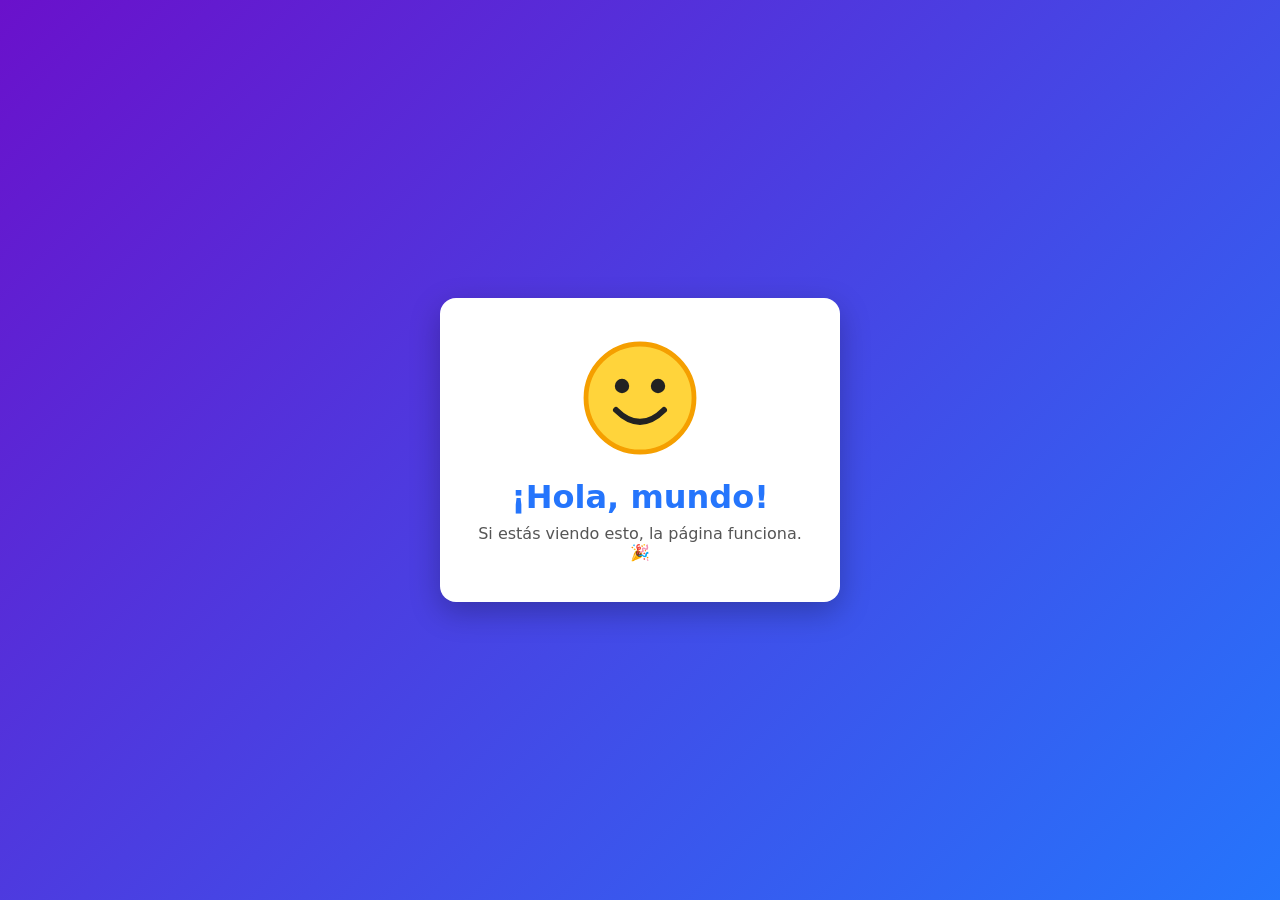
==== index.html @ 693167c9 "Add simple test page with HTML, CSS and an SVG image Co-Authored-By: Claude Opus 5.5 <noreply@anthro" ====
<!DOCTYPE html>
<html lang="es">
<head>
  <meta charset="UTF-8">
  <meta name="viewport" content="width=device-width, initial-scale=1.0">
  <title>WebTest</title>
  <link rel="stylesheet" href="style.css">
</head>
<body>
  <main class="card">
    <img src="hola.svg" alt="Una carita sonriente" width="120" height="120">
    <h1>¡Hola, mundo!</h1>
    <p>Si estás viendo esto, la página funciona. 🎉</p>
  </main>
</body>
</html>
---- style.css ----
* {
  box-sizing: border-box;
  margin: 0;
}

body {
  min-height: 100vh;
  display: grid;
  place-items: center;
  padding: 16px;
  font-family: system-ui, -apple-system, "Segoe UI", Roboto, sans-serif;
  background: linear-gradient(135deg, #6a11cb, #2575fc);
  color: #222;
}

.card {
  background: #fff;
  padding: 2.5rem 2rem;
  border-radius: 16px;
  box-shadow: 0 10px 30px rgba(0, 0, 0, 0.25);
  text-align: center;
  max-width: 400px;
  width: 100%;
}

.card img {
  margin-bottom: 1rem;
}

h1 {
  font-size: 2rem;
  margin-bottom: 0.5rem;
  color: #2575fc;
}

p {
  color: #555;
}
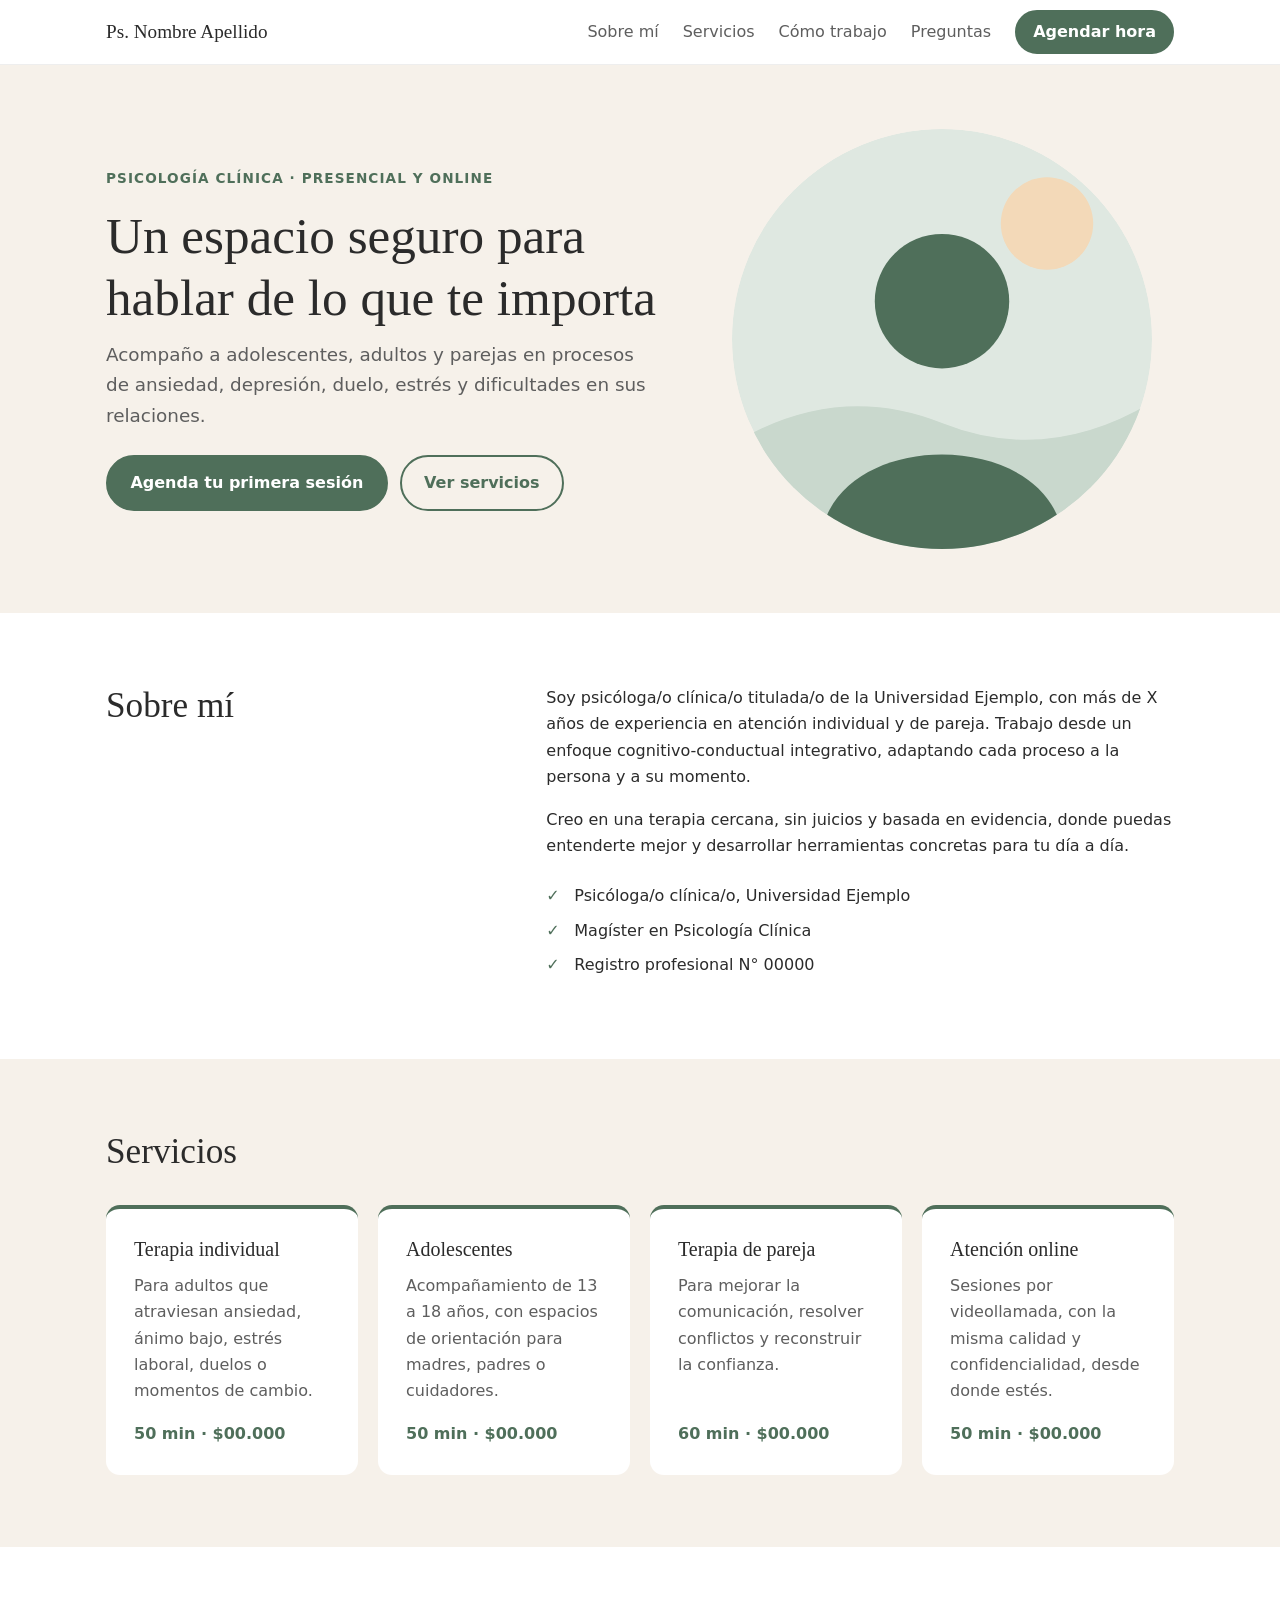
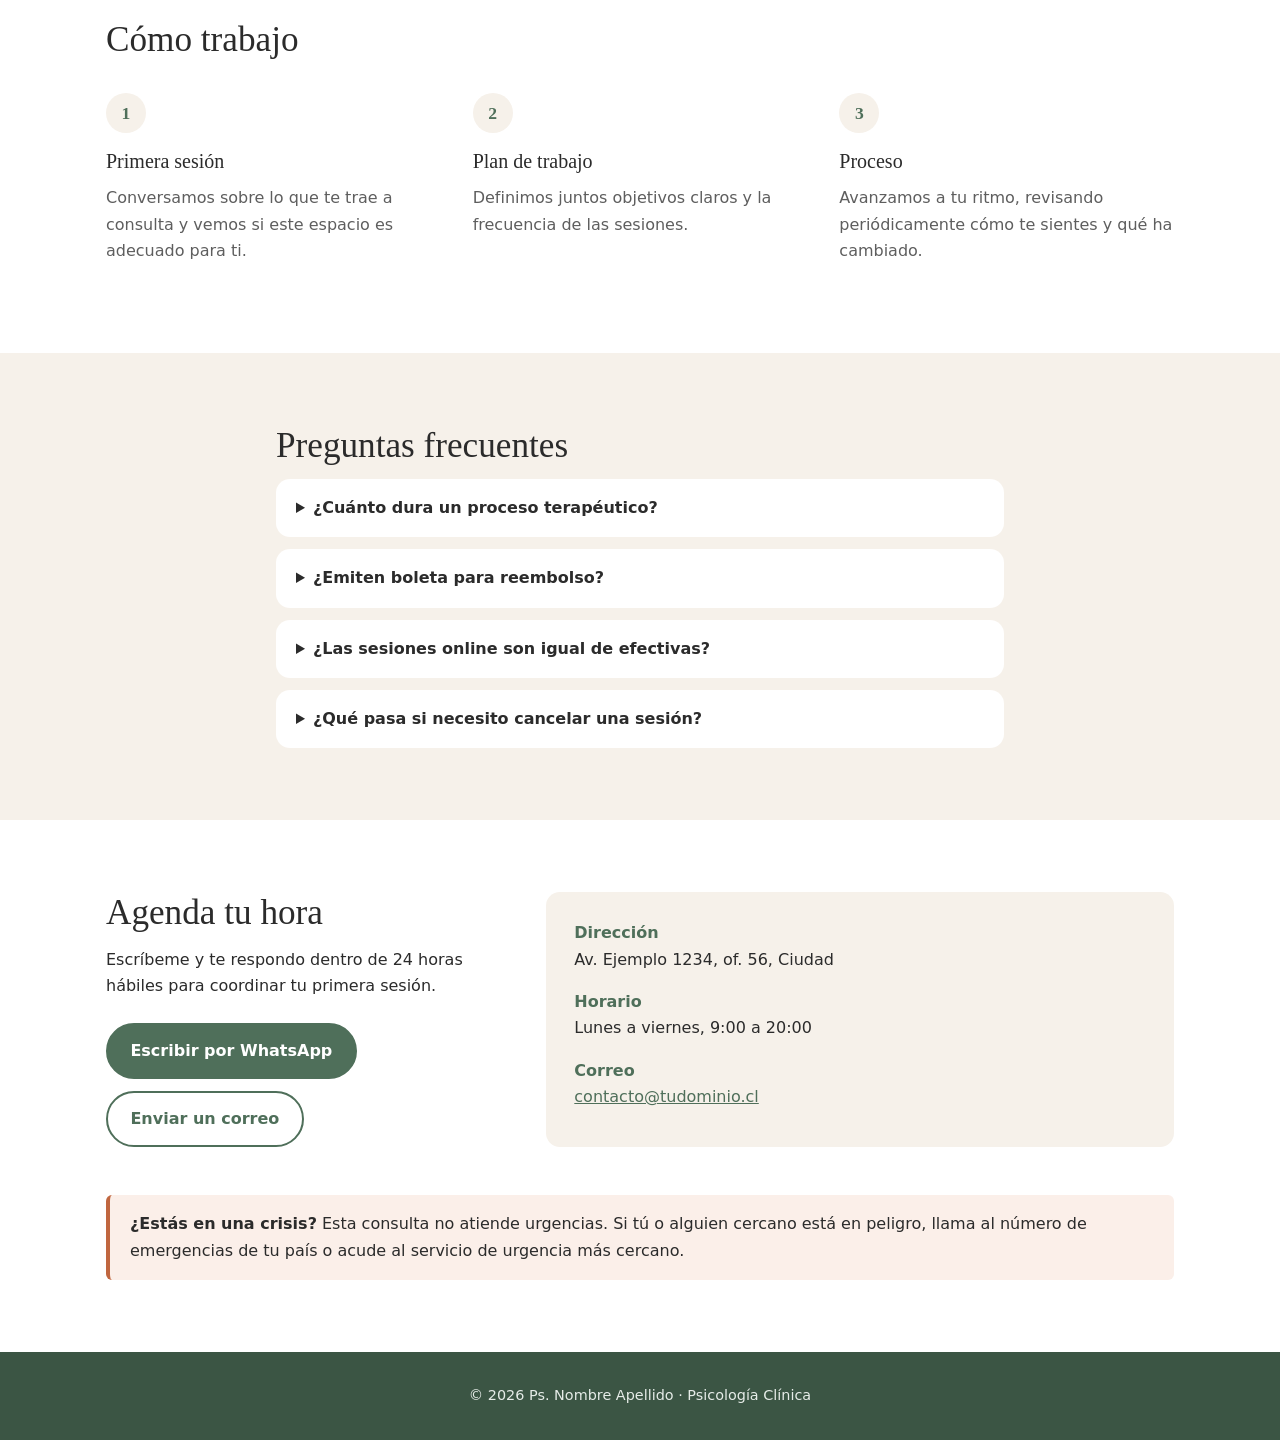
==== commit 915a8c57: "Turn test page into a psychology practice template for Cloudflare Pages Static site with no JS or ex" ====
--- a/index.html
+++ b/index.html
@@ -3,14 +3,161 @@
 <head>
   <meta charset="UTF-8">
   <meta name="viewport" content="width=device-width, initial-scale=1.0">
-  <title>WebTest</title>
-  <link rel="stylesheet" href="style.css">
+  <title>Ps. Nombre Apellido · Psicología Clínica</title>
+  <meta name="description" content="Atención psicológica presencial y online para adolescentes, adultos y parejas. Agenda tu primera sesión.">
+  <meta name="theme-color" content="#4f6f5a">
+  <meta property="og:type" content="website">
+  <meta property="og:title" content="Ps. Nombre Apellido · Psicología Clínica">
+  <meta property="og:description" content="Atención psicológica presencial y online. Agenda tu primera sesión.">
+  <link rel="icon" href="/favicon.svg" type="image/svg+xml">
+  <link rel="stylesheet" href="/style.css">
 </head>
 <body>
-  <main class="card">
-    <img src="hola.svg" alt="Una carita sonriente" width="120" height="120">
-    <h1>¡Hola, mundo!</h1>
-    <p>Si estás viendo esto, la página funciona. 🎉</p>
+  <a class="skip" href="#contenido">Saltar al contenido</a>
+
+  <header class="header">
+    <div class="container header__inner">
+      <a class="logo" href="/">Ps. Nombre Apellido</a>
+      <nav class="nav" aria-label="Principal">
+        <a href="#sobre-mi">Sobre mí</a>
+        <a href="#servicios">Servicios</a>
+        <a href="#proceso">Cómo trabajo</a>
+        <a href="#preguntas">Preguntas</a>
+        <a class="btn btn--small" href="#contacto">Agendar hora</a>
+      </nav>
+    </div>
+  </header>
+
+  <main id="contenido">
+    <section class="hero">
+      <div class="container hero__inner">
+        <div>
+          <p class="eyebrow">Psicología clínica · Presencial y online</p>
+          <h1>Un espacio seguro para hablar de lo que te importa</h1>
+          <p class="lead">Acompaño a adolescentes, adultos y parejas en procesos de ansiedad, depresión, duelo, estrés y dificultades en sus relaciones.</p>
+          <div class="hero__actions">
+            <a class="btn" href="#contacto">Agenda tu primera sesión</a>
+            <a class="btn btn--ghost" href="#servicios">Ver servicios</a>
+          </div>
+        </div>
+        <img class="hero__img" src="/img/retrato.svg" alt="Retrato de la psicóloga o psicólogo" width="420" height="420" fetchpriority="high">
+      </div>
+    </section>
+
+    <section id="sobre-mi" class="section">
+      <div class="container split">
+        <h2>Sobre mí</h2>
+        <div>
+          <p>Soy psicóloga/o clínica/o titulada/o de la Universidad Ejemplo, con más de X años de experiencia en atención individual y de pareja. Trabajo desde un enfoque cognitivo-conductual integrativo, adaptando cada proceso a la persona y a su momento.</p>
+          <p>Creo en una terapia cercana, sin juicios y basada en evidencia, donde puedas entenderte mejor y desarrollar herramientas concretas para tu día a día.</p>
+          <ul class="checks">
+            <li>Psicóloga/o clínica/o, Universidad Ejemplo</li>
+            <li>Magíster en Psicología Clínica</li>
+            <li>Registro profesional N° 00000</li>
+          </ul>
+        </div>
+      </div>
+    </section>
+
+    <section id="servicios" class="section section--tinted">
+      <div class="container">
+        <h2>Servicios</h2>
+        <div class="cards">
+          <article class="card">
+            <h3>Terapia individual</h3>
+            <p>Para adultos que atraviesan ansiedad, ánimo bajo, estrés laboral, duelos o momentos de cambio.</p>
+            <p class="card__meta">50 min · $00.000</p>
+          </article>
+          <article class="card">
+            <h3>Adolescentes</h3>
+            <p>Acompañamiento de 13 a 18 años, con espacios de orientación para madres, padres o cuidadores.</p>
+            <p class="card__meta">50 min · $00.000</p>
+          </article>
+          <article class="card">
+            <h3>Terapia de pareja</h3>
+            <p>Para mejorar la comunicación, resolver conflictos y reconstruir la confianza.</p>
+            <p class="card__meta">60 min · $00.000</p>
+          </article>
+          <article class="card">
+            <h3>Atención online</h3>
+            <p>Sesiones por videollamada, con la misma calidad y confidencialidad, desde donde estés.</p>
+            <p class="card__meta">50 min · $00.000</p>
+          </article>
+        </div>
+      </div>
+    </section>
+
+    <section id="proceso" class="section">
+      <div class="container">
+        <h2>Cómo trabajo</h2>
+        <ol class="steps">
+          <li>
+            <h3>Primera sesión</h3>
+            <p>Conversamos sobre lo que te trae a consulta y vemos si este espacio es adecuado para ti.</p>
+          </li>
+          <li>
+            <h3>Plan de trabajo</h3>
+            <p>Definimos juntos objetivos claros y la frecuencia de las sesiones.</p>
+          </li>
+          <li>
+            <h3>Proceso</h3>
+            <p>Avanzamos a tu ritmo, revisando periódicamente cómo te sientes y qué ha cambiado.</p>
+          </li>
+        </ol>
+      </div>
+    </section>
+
+    <section id="preguntas" class="section section--tinted">
+      <div class="container narrow">
+        <h2>Preguntas frecuentes</h2>
+        <details>
+          <summary>¿Cuánto dura un proceso terapéutico?</summary>
+          <p>Depende de cada persona y motivo de consulta. Algunos procesos duran unas pocas semanas y otros se extienden por varios meses. Lo evaluamos juntos.</p>
+        </details>
+        <details>
+          <summary>¿Emiten boleta para reembolso?</summary>
+          <p>Sí, se entrega boleta de honorarios que puedes presentar en tu isapre, fonasa o seguro complementario.</p>
+        </details>
+        <details>
+          <summary>¿Las sesiones online son igual de efectivas?</summary>
+          <p>Sí. La evidencia muestra resultados comparables a la terapia presencial para la mayoría de los motivos de consulta.</p>
+        </details>
+        <details>
+          <summary>¿Qué pasa si necesito cancelar una sesión?</summary>
+          <p>Puedes cancelar o reagendar con al menos 24 horas de anticipación sin costo.</p>
+        </details>
+      </div>
+    </section>
+
+    <section id="contacto" class="section">
+      <div class="container split">
+        <div>
+          <h2>Agenda tu hora</h2>
+          <p>Escríbeme y te respondo dentro de 24 horas hábiles para coordinar tu primera sesión.</p>
+          <div class="hero__actions">
+            <a class="btn" href="https://wa.me/56900000000" rel="noopener" target="_blank">Escribir por WhatsApp</a>
+            <a class="btn btn--ghost" href="mailto:contacto@tudominio.cl">Enviar un correo</a>
+          </div>
+        </div>
+        <dl class="info">
+          <dt>Dirección</dt>
+          <dd>Av. Ejemplo 1234, of. 56, Ciudad</dd>
+          <dt>Horario</dt>
+          <dd>Lunes a viernes, 9:00 a 20:00</dd>
+          <dt>Correo</dt>
+          <dd><a href="mailto:contacto@tudominio.cl">contacto@tudominio.cl</a></dd>
+        </dl>
+      </div>
+      <div class="container">
+        <p class="alert"><strong>¿Estás en una crisis?</strong> Esta consulta no atiende urgencias. Si tú o alguien cercano está en peligro, llama al número de emergencias de tu país o acude al servicio de urgencia más cercano.</p>
+      </div>
+    </section>
   </main>
+
+  <footer class="footer">
+    <div class="container">
+      <p>© 2026 Ps. Nombre Apellido · Psicología Clínica</p>
+    </div>
+  </footer>
 </body>
 </html>
--- a/style.css
+++ b/style.css
@@ -1,38 +1,337 @@
-* {
+:root {
+  --green: #4f6f5a;
+  --green-dark: #3b5544;
+  --sand: #f6f1ea;
+  --text: #2b2b2b;
+  --muted: #5e5e5e;
+  --white: #fff;
+  --radius: 14px;
+  --serif: Georgia, "Times New Roman", serif;
+  --sans: system-ui, -apple-system, "Segoe UI", Roboto, sans-serif;
+}
+
+*,
+*::before,
+*::after {
   box-sizing: border-box;
+}
+
+html {
+  scroll-behavior: smooth;
+  scroll-padding-top: 72px;
+}
+
+body {
   margin: 0;
-}
-
-body {
-  min-height: 100vh;
+  font: 1rem/1.65 var(--sans);
+  color: var(--text);
+  background: var(--white);
+}
+
+h1,
+h2,
+h3 {
+  font-family: var(--serif);
+  font-weight: 500;
+  line-height: 1.2;
+  margin: 0 0 0.75rem;
+}
+
+h1 { font-size: clamp(2rem, 5vw, 3.2rem); }
+h2 { font-size: clamp(1.6rem, 3.5vw, 2.2rem); }
+h3 { font-size: 1.25rem; }
+
+p { margin: 0 0 1rem; }
+
+a { color: var(--green); }
+
+img { max-width: 100%; height: auto; }
+
+.container {
+  width: 100%;
+  max-width: 1100px;
+  margin: 0 auto;
+  padding: 0 16px;
+}
+
+.narrow { max-width: 760px; }
+
+.skip {
+  position: absolute;
+  left: -9999px;
+}
+
+.skip:focus {
+  left: 16px;
+  top: 16px;
+  z-index: 10;
+  padding: 0.5rem 1rem;
+  background: var(--white);
+}
+
+/* Header */
+.header {
+  position: sticky;
+  top: 0;
+  z-index: 5;
+  background: rgba(255, 255, 255, 0.95);
+  border-bottom: 1px solid #eee;
+}
+
+.header__inner {
+  display: flex;
+  align-items: center;
+  justify-content: space-between;
+  gap: 1rem;
+  min-height: 64px;
+}
+
+.logo {
+  font-family: var(--serif);
+  font-size: 1.2rem;
+  color: var(--text);
+  text-decoration: none;
+}
+
+.nav {
+  display: flex;
+  align-items: center;
+  gap: 1.5rem;
+}
+
+.nav a:not(.btn) {
+  color: var(--muted);
+  text-decoration: none;
+}
+
+.nav a:not(.btn):hover { color: var(--green); }
+
+/* Buttons */
+.btn {
+  display: inline-block;
+  padding: 0.8rem 1.4rem;
+  border: 2px solid var(--green);
+  border-radius: 999px;
+  background: var(--green);
+  color: var(--white);
+  font-weight: 600;
+  text-decoration: none;
+  transition: background 0.2s, color 0.2s;
+}
+
+.btn:hover {
+  background: var(--green-dark);
+  border-color: var(--green-dark);
+}
+
+.btn--ghost {
+  background: transparent;
+  color: var(--green);
+}
+
+.btn--ghost:hover {
+  background: var(--green);
+  color: var(--white);
+}
+
+.btn--small { padding: 0.45rem 1rem; }
+
+/* Hero */
+.hero {
+  background: var(--sand);
+  padding: 4rem 0;
+}
+
+.hero__inner {
+  display: grid;
+  grid-template-columns: 1.2fr 1fr;
+  align-items: center;
+  gap: 3rem;
+}
+
+.hero__img {
+  justify-self: center;
+  border-radius: 50%;
+}
+
+.eyebrow {
+  color: var(--green);
+  font-size: 0.85rem;
+  font-weight: 600;
+  letter-spacing: 0.08em;
+  text-transform: uppercase;
+}
+
+.lead {
+  font-size: 1.15rem;
+  color: var(--muted);
+}
+
+.hero__actions {
+  display: flex;
+  flex-wrap: wrap;
+  gap: 0.75rem;
+  margin-top: 1.5rem;
+}
+
+/* Sections */
+.section { padding: 4.5rem 0; }
+
+.section--tinted { background: var(--sand); }
+
+.split {
+  display: grid;
+  grid-template-columns: 1fr 1.6fr;
+  gap: 3rem;
+}
+
+.checks {
+  list-style: none;
+  padding: 0;
+  margin: 1.5rem 0 0;
+}
+
+.checks li {
+  padding-left: 1.75rem;
+  margin-bottom: 0.5rem;
+  position: relative;
+}
+
+.checks li::before {
+  content: "✓";
+  position: absolute;
+  left: 0;
+  color: var(--green);
+  font-weight: 700;
+}
+
+/* Cards */
+.cards {
+  display: grid;
+  grid-template-columns: repeat(auto-fit, minmax(230px, 1fr));
+  gap: 1.25rem;
+  margin-top: 2rem;
+}
+
+.card {
+  display: flex;
+  flex-direction: column;
+  padding: 1.75rem;
+  background: var(--white);
+  border-radius: var(--radius);
+  border-top: 4px solid var(--green);
+}
+
+.card p { color: var(--muted); }
+
+.card__meta {
+  margin: auto 0 0;
+  font-weight: 600;
+  color: var(--green) !important;
+}
+
+/* Steps */
+.steps {
+  list-style: none;
+  counter-reset: step;
+  display: grid;
+  grid-template-columns: repeat(auto-fit, minmax(240px, 1fr));
+  gap: 2rem;
+  padding: 0;
+  margin: 2rem 0 0;
+}
+
+.steps li { counter-increment: step; }
+
+.steps li::before {
+  content: counter(step);
   display: grid;
   place-items: center;
-  padding: 16px;
-  font-family: system-ui, -apple-system, "Segoe UI", Roboto, sans-serif;
-  background: linear-gradient(135deg, #6a11cb, #2575fc);
-  color: #222;
-}
-
-.card {
-  background: #fff;
-  padding: 2.5rem 2rem;
-  border-radius: 16px;
-  box-shadow: 0 10px 30px rgba(0, 0, 0, 0.25);
+  width: 2.5rem;
+  height: 2.5rem;
+  margin-bottom: 1rem;
+  border-radius: 50%;
+  background: var(--sand);
+  color: var(--green);
+  font: 600 1.1rem var(--serif);
+}
+
+.steps p { color: var(--muted); }
+
+/* FAQ */
+details {
+  background: var(--white);
+  border-radius: var(--radius);
+  padding: 1rem 1.25rem;
+  margin-top: 0.75rem;
+}
+
+summary {
+  cursor: pointer;
+  font-weight: 600;
+}
+
+details p {
+  margin: 0.75rem 0 0;
+  color: var(--muted);
+}
+
+/* Contact */
+.info {
+  margin: 0;
+  padding: 1.75rem;
+  background: var(--sand);
+  border-radius: var(--radius);
+}
+
+.info dt {
+  font-weight: 600;
+  color: var(--green);
+}
+
+.info dd { margin: 0 0 1rem; }
+
+.info dd:last-child { margin-bottom: 0; }
+
+.alert {
+  margin: 3rem 0 0;
+  padding: 1rem 1.25rem;
+  border-left: 4px solid #c0663f;
+  background: #fbefe9;
+  border-radius: 6px;
+}
+
+/* Footer */
+.footer {
+  padding: 2rem 0;
+  background: var(--green-dark);
+  color: #e6ece8;
+  font-size: 0.9rem;
   text-align: center;
-  max-width: 400px;
-  width: 100%;
-}
-
-.card img {
-  margin-bottom: 1rem;
-}
-
-h1 {
-  font-size: 2rem;
-  margin-bottom: 0.5rem;
-  color: #2575fc;
-}
-
-p {
-  color: #555;
-}
+}
+
+.footer p { margin: 0; }
+
+/* Responsive */
+@media (max-width: 800px) {
+  .nav a:not(.btn) { display: none; }
+
+  .hero { padding: 2.5rem 0; }
+
+  .hero__inner,
+  .split {
+    grid-template-columns: 1fr;
+    gap: 2rem;
+  }
+
+  .hero__img {
+    order: -1;
+    width: 200px;
+  }
+
+  .section { padding: 3rem 0; }
+}
+
+@media (prefers-reduced-motion: reduce) {
+  html { scroll-behavior: auto; }
+}
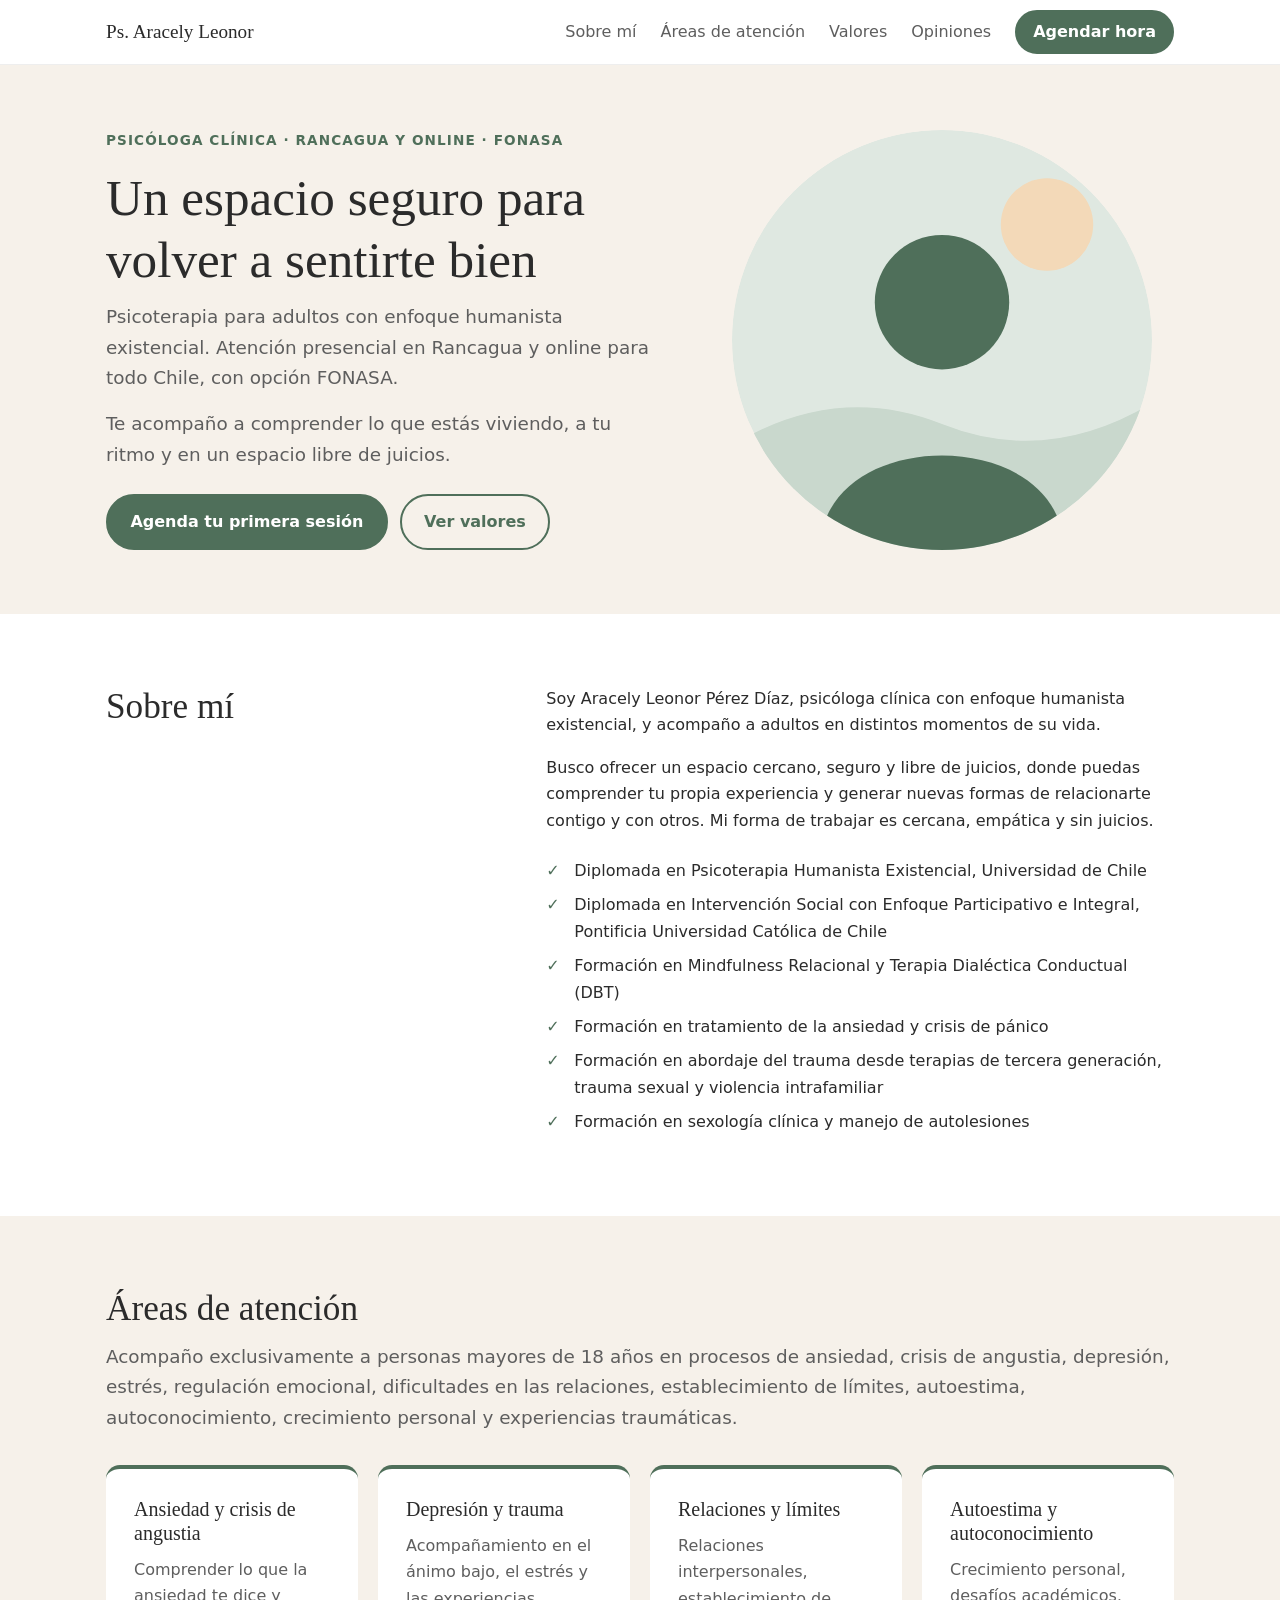
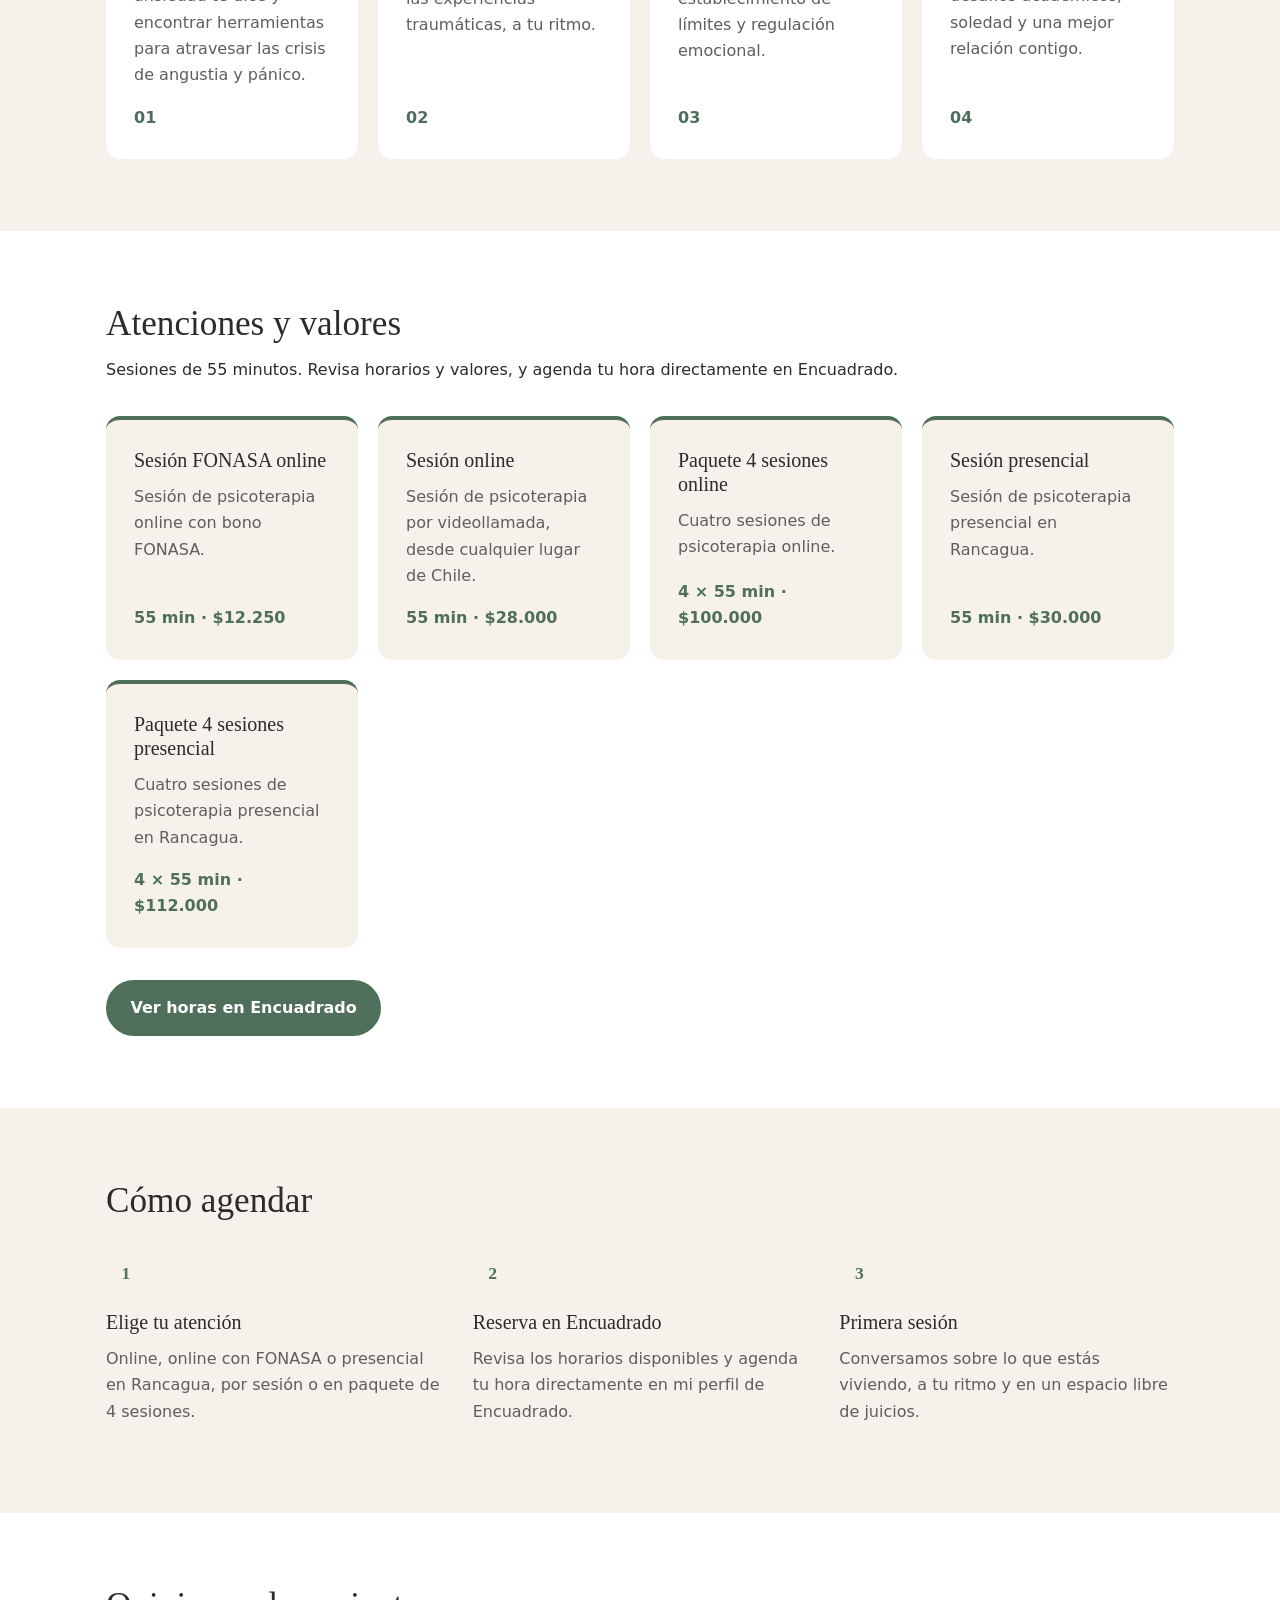
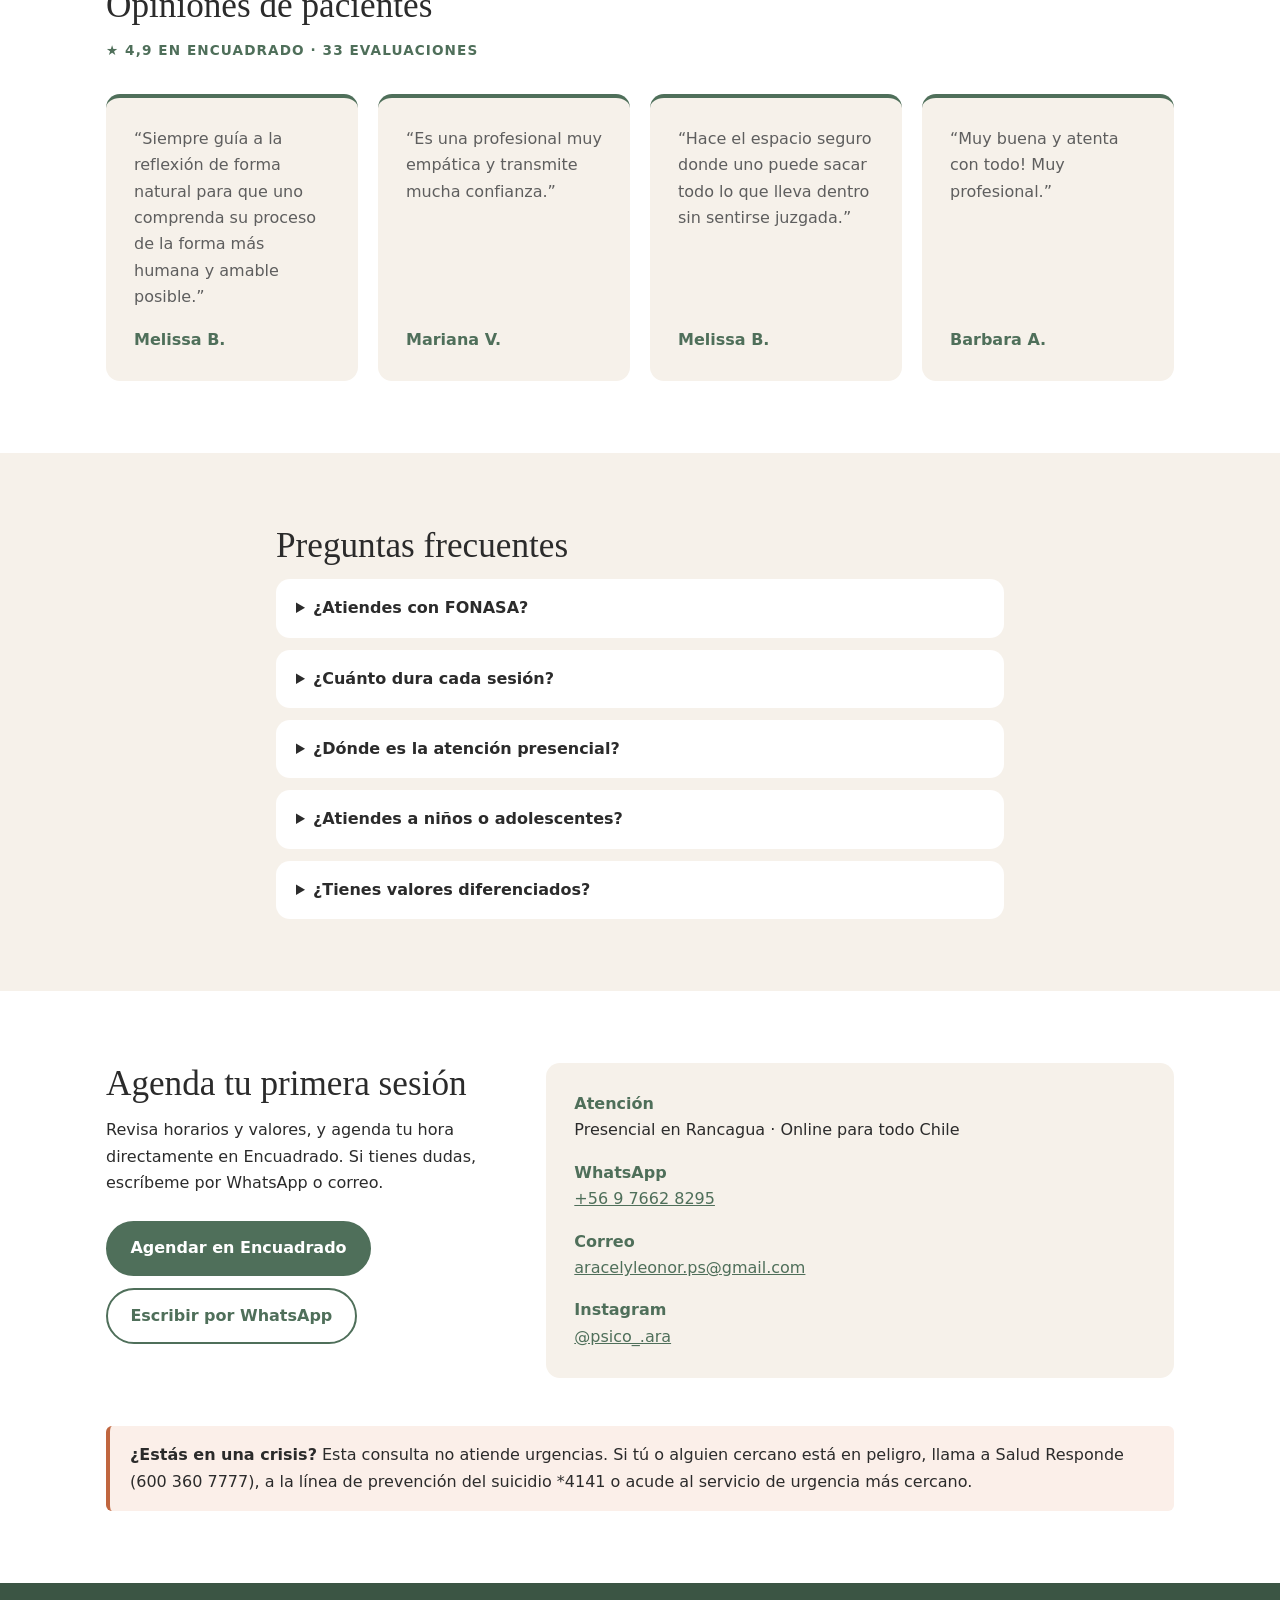
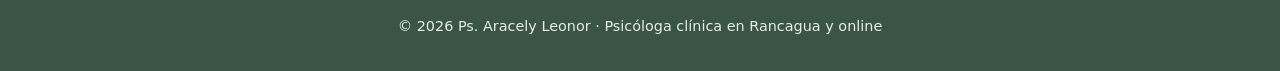
==== commit 424043f2: "Replace placeholder content with Psicoara (Ps. Aracely Leonor) information Content from psicoara.cl " ====
--- a/index.html
+++ b/index.html
@@ -3,12 +3,14 @@
 <head>
   <meta charset="UTF-8">
   <meta name="viewport" content="width=device-width, initial-scale=1.0">
-  <title>Ps. Nombre Apellido · Psicología Clínica</title>
-  <meta name="description" content="Atención psicológica presencial y online para adolescentes, adultos y parejas. Agenda tu primera sesión.">
+  <title>Psicóloga en Rancagua con FONASA y Online | Ps. Aracely Leonor</title>
+  <meta name="description" content="Psicoterapia para adultos con enfoque humanista existencial. Atención presencial en Rancagua y online para todo Chile, con opción FONASA.">
   <meta name="theme-color" content="#4f6f5a">
+  <link rel="canonical" href="https://psicoara.cl/">
   <meta property="og:type" content="website">
-  <meta property="og:title" content="Ps. Nombre Apellido · Psicología Clínica">
-  <meta property="og:description" content="Atención psicológica presencial y online. Agenda tu primera sesión.">
+  <meta property="og:url" content="https://psicoara.cl/">
+  <meta property="og:title" content="Ps. Aracely Leonor · Psicóloga en Rancagua y online">
+  <meta property="og:description" content="Un espacio seguro para volver a sentirte bien. Psicoterapia para adultos, presencial en Rancagua y online para todo Chile, con opción FONASA.">
   <link rel="icon" href="/favicon.svg" type="image/svg+xml">
   <link rel="stylesheet" href="/style.css">
 </head>
@@ -17,13 +19,13 @@
 
   <header class="header">
     <div class="container header__inner">
-      <a class="logo" href="/">Ps. Nombre Apellido</a>
+      <a class="logo" href="/">Ps. Aracely Leonor</a>
       <nav class="nav" aria-label="Principal">
         <a href="#sobre-mi">Sobre mí</a>
-        <a href="#servicios">Servicios</a>
-        <a href="#proceso">Cómo trabajo</a>
-        <a href="#preguntas">Preguntas</a>
-        <a class="btn btn--small" href="#contacto">Agendar hora</a>
+        <a href="#areas">Áreas de atención</a>
+        <a href="#valores">Valores</a>
+        <a href="#opiniones">Opiniones</a>
+        <a class="btn btn--small" href="https://encuadrado.com/p/aracely-leonor-perez-diaz" rel="noopener" target="_blank">Agendar hora</a>
       </nav>
     </div>
   </header>
@@ -32,15 +34,16 @@
     <section class="hero">
       <div class="container hero__inner">
         <div>
-          <p class="eyebrow">Psicología clínica · Presencial y online</p>
-          <h1>Un espacio seguro para hablar de lo que te importa</h1>
-          <p class="lead">Acompaño a adolescentes, adultos y parejas en procesos de ansiedad, depresión, duelo, estrés y dificultades en sus relaciones.</p>
+          <p class="eyebrow">Psicóloga clínica · Rancagua y online · FONASA</p>
+          <h1>Un espacio seguro para volver a sentirte bien</h1>
+          <p class="lead">Psicoterapia para adultos con enfoque humanista existencial. Atención presencial en Rancagua y online para todo Chile, con opción FONASA.</p>
+          <p class="lead">Te acompaño a comprender lo que estás viviendo, a tu ritmo y en un espacio libre de juicios.</p>
           <div class="hero__actions">
-            <a class="btn" href="#contacto">Agenda tu primera sesión</a>
-            <a class="btn btn--ghost" href="#servicios">Ver servicios</a>
+            <a class="btn" href="https://encuadrado.com/p/aracely-leonor-perez-diaz" rel="noopener" target="_blank">Agenda tu primera sesión</a>
+            <a class="btn btn--ghost" href="#valores">Ver valores</a>
           </div>
         </div>
-        <img class="hero__img" src="/img/retrato.svg" alt="Retrato de la psicóloga o psicólogo" width="420" height="420" fetchpriority="high">
+        <img class="hero__img" src="/img/retrato.svg" alt="Ilustración de la Ps. Aracely Leonor" width="420" height="420" fetchpriority="high">
       </div>
     </section>
 
@@ -48,62 +51,128 @@
       <div class="container split">
         <h2>Sobre mí</h2>
         <div>
-          <p>Soy psicóloga/o clínica/o titulada/o de la Universidad Ejemplo, con más de X años de experiencia en atención individual y de pareja. Trabajo desde un enfoque cognitivo-conductual integrativo, adaptando cada proceso a la persona y a su momento.</p>
-          <p>Creo en una terapia cercana, sin juicios y basada en evidencia, donde puedas entenderte mejor y desarrollar herramientas concretas para tu día a día.</p>
+          <p>Soy Aracely Leonor Pérez Díaz, psicóloga clínica con enfoque humanista existencial, y acompaño a adultos en distintos momentos de su vida.</p>
+          <p>Busco ofrecer un espacio cercano, seguro y libre de juicios, donde puedas comprender tu propia experiencia y generar nuevas formas de relacionarte contigo y con otros. Mi forma de trabajar es cercana, empática y sin juicios.</p>
           <ul class="checks">
-            <li>Psicóloga/o clínica/o, Universidad Ejemplo</li>
-            <li>Magíster en Psicología Clínica</li>
-            <li>Registro profesional N° 00000</li>
+            <li>Diplomada en Psicoterapia Humanista Existencial, Universidad de Chile</li>
+            <li>Diplomada en Intervención Social con Enfoque Participativo e Integral, Pontificia Universidad Católica de Chile</li>
+            <li>Formación en Mindfulness Relacional y Terapia Dialéctica Conductual (DBT)</li>
+            <li>Formación en tratamiento de la ansiedad y crisis de pánico</li>
+            <li>Formación en abordaje del trauma desde terapias de tercera generación, trauma sexual y violencia intrafamiliar</li>
+            <li>Formación en sexología clínica y manejo de autolesiones</li>
           </ul>
         </div>
       </div>
     </section>
 
-    <section id="servicios" class="section section--tinted">
-      <div class="container">
-        <h2>Servicios</h2>
+    <section id="areas" class="section section--tinted">
+      <div class="container">
+        <h2>Áreas de atención</h2>
+        <p class="lead">Acompaño exclusivamente a personas mayores de 18 años en procesos de ansiedad, crisis de angustia, depresión, estrés, regulación emocional, dificultades en las relaciones, establecimiento de límites, autoestima, autoconocimiento, crecimiento personal y experiencias traumáticas.</p>
         <div class="cards">
           <article class="card">
-            <h3>Terapia individual</h3>
-            <p>Para adultos que atraviesan ansiedad, ánimo bajo, estrés laboral, duelos o momentos de cambio.</p>
-            <p class="card__meta">50 min · $00.000</p>
-          </article>
-          <article class="card">
-            <h3>Adolescentes</h3>
-            <p>Acompañamiento de 13 a 18 años, con espacios de orientación para madres, padres o cuidadores.</p>
-            <p class="card__meta">50 min · $00.000</p>
-          </article>
-          <article class="card">
-            <h3>Terapia de pareja</h3>
-            <p>Para mejorar la comunicación, resolver conflictos y reconstruir la confianza.</p>
-            <p class="card__meta">60 min · $00.000</p>
-          </article>
-          <article class="card">
-            <h3>Atención online</h3>
-            <p>Sesiones por videollamada, con la misma calidad y confidencialidad, desde donde estés.</p>
-            <p class="card__meta">50 min · $00.000</p>
-          </article>
-        </div>
-      </div>
-    </section>
-
-    <section id="proceso" class="section">
-      <div class="container">
-        <h2>Cómo trabajo</h2>
+            <h3>Ansiedad y crisis de angustia</h3>
+            <p>Comprender lo que la ansiedad te dice y encontrar herramientas para atravesar las crisis de angustia y pánico.</p>
+            <p class="card__meta">01</p>
+          </article>
+          <article class="card">
+            <h3>Depresión y trauma</h3>
+            <p>Acompañamiento en el ánimo bajo, el estrés y las experiencias traumáticas, a tu ritmo.</p>
+            <p class="card__meta">02</p>
+          </article>
+          <article class="card">
+            <h3>Relaciones y límites</h3>
+            <p>Relaciones interpersonales, establecimiento de límites y regulación emocional.</p>
+            <p class="card__meta">03</p>
+          </article>
+          <article class="card">
+            <h3>Autoestima y autoconocimiento</h3>
+            <p>Crecimiento personal, desafíos académicos, soledad y una mejor relación contigo.</p>
+            <p class="card__meta">04</p>
+          </article>
+        </div>
+      </div>
+    </section>
+
+    <section id="valores" class="section">
+      <div class="container">
+        <h2>Atenciones y valores</h2>
+        <p>Sesiones de 55 minutos. Revisa horarios y valores, y agenda tu hora directamente en Encuadrado.</p>
+        <div class="cards">
+          <article class="card">
+            <h3>Sesión FONASA online</h3>
+            <p>Sesión de psicoterapia online con bono FONASA.</p>
+            <p class="card__meta">55 min · $12.250</p>
+          </article>
+          <article class="card">
+            <h3>Sesión online</h3>
+            <p>Sesión de psicoterapia por videollamada, desde cualquier lugar de Chile.</p>
+            <p class="card__meta">55 min · $28.000</p>
+          </article>
+          <article class="card">
+            <h3>Paquete 4 sesiones online</h3>
+            <p>Cuatro sesiones de psicoterapia online.</p>
+            <p class="card__meta">4 × 55 min · $100.000</p>
+          </article>
+          <article class="card">
+            <h3>Sesión presencial</h3>
+            <p>Sesión de psicoterapia presencial en Rancagua.</p>
+            <p class="card__meta">55 min · $30.000</p>
+          </article>
+          <article class="card">
+            <h3>Paquete 4 sesiones presencial</h3>
+            <p>Cuatro sesiones de psicoterapia presencial en Rancagua.</p>
+            <p class="card__meta">4 × 55 min · $112.000</p>
+          </article>
+        </div>
+        <div class="hero__actions">
+          <a class="btn" href="https://encuadrado.com/p/aracely-leonor-perez-diaz" rel="noopener" target="_blank">Ver horas en Encuadrado</a>
+        </div>
+      </div>
+    </section>
+
+    <section id="proceso" class="section section--tinted">
+      <div class="container">
+        <h2>Cómo agendar</h2>
         <ol class="steps">
           <li>
-            <h3>Primera sesión</h3>
-            <p>Conversamos sobre lo que te trae a consulta y vemos si este espacio es adecuado para ti.</p>
+            <h3>Elige tu atención</h3>
+            <p>Online, online con FONASA o presencial en Rancagua, por sesión o en paquete de 4 sesiones.</p>
           </li>
           <li>
-            <h3>Plan de trabajo</h3>
-            <p>Definimos juntos objetivos claros y la frecuencia de las sesiones.</p>
+            <h3>Reserva en Encuadrado</h3>
+            <p>Revisa los horarios disponibles y agenda tu hora directamente en mi perfil de Encuadrado.</p>
           </li>
           <li>
-            <h3>Proceso</h3>
-            <p>Avanzamos a tu ritmo, revisando periódicamente cómo te sientes y qué ha cambiado.</p>
+            <h3>Primera sesión</h3>
+            <p>Conversamos sobre lo que estás viviendo, a tu ritmo y en un espacio libre de juicios.</p>
           </li>
         </ol>
+      </div>
+    </section>
+
+    <section id="opiniones" class="section">
+      <div class="container">
+        <h2>Opiniones de pacientes</h2>
+        <p class="eyebrow">★ 4,9 en Encuadrado · 33 evaluaciones</p>
+        <div class="cards">
+          <article class="card">
+            <p>“Siempre guía a la reflexión de forma natural para que uno comprenda su proceso de la forma más humana y amable posible.”</p>
+            <p class="card__meta">Melissa B.</p>
+          </article>
+          <article class="card">
+            <p>“Es una profesional muy empática y transmite mucha confianza.”</p>
+            <p class="card__meta">Mariana V.</p>
+          </article>
+          <article class="card">
+            <p>“Hace el espacio seguro donde uno puede sacar todo lo que lleva dentro sin sentirse juzgada.”</p>
+            <p class="card__meta">Melissa B.</p>
+          </article>
+          <article class="card">
+            <p>“Muy buena y atenta con todo! Muy profesional.”</p>
+            <p class="card__meta">Barbara A.</p>
+          </article>
+        </div>
       </div>
     </section>
 
@@ -111,20 +180,24 @@
       <div class="container narrow">
         <h2>Preguntas frecuentes</h2>
         <details>
-          <summary>¿Cuánto dura un proceso terapéutico?</summary>
-          <p>Depende de cada persona y motivo de consulta. Algunos procesos duran unas pocas semanas y otros se extienden por varios meses. Lo evaluamos juntos.</p>
-        </details>
-        <details>
-          <summary>¿Emiten boleta para reembolso?</summary>
-          <p>Sí, se entrega boleta de honorarios que puedes presentar en tu isapre, fonasa o seguro complementario.</p>
-        </details>
-        <details>
-          <summary>¿Las sesiones online son igual de efectivas?</summary>
-          <p>Sí. La evidencia muestra resultados comparables a la terapia presencial para la mayoría de los motivos de consulta.</p>
-        </details>
-        <details>
-          <summary>¿Qué pasa si necesito cancelar una sesión?</summary>
-          <p>Puedes cancelar o reagendar con al menos 24 horas de anticipación sin costo.</p>
+          <summary>¿Atiendes con FONASA?</summary>
+          <p>Sí. La sesión de psicoterapia online con FONASA tiene un valor de $12.250 y se agenda en Encuadrado.</p>
+        </details>
+        <details>
+          <summary>¿Cuánto dura cada sesión?</summary>
+          <p>Las sesiones duran 55 minutos, tanto online como presenciales.</p>
+        </details>
+        <details>
+          <summary>¿Dónde es la atención presencial?</summary>
+          <p>En Rancagua, Región de O'Higgins. La atención online está disponible para todo Chile.</p>
+        </details>
+        <details>
+          <summary>¿Atiendes a niños o adolescentes?</summary>
+          <p>No. Atiendo exclusivamente a personas mayores de 18 años.</p>
+        </details>
+        <details>
+          <summary>¿Tienes valores diferenciados?</summary>
+          <p>Para consultas o valores diferenciados, escríbeme a <a href="mailto:aracelyleonor.ps@gmail.com">aracelyleonor.ps@gmail.com</a>.</p>
         </details>
       </div>
     </section>
@@ -132,31 +205,33 @@
     <section id="contacto" class="section">
       <div class="container split">
         <div>
-          <h2>Agenda tu hora</h2>
-          <p>Escríbeme y te respondo dentro de 24 horas hábiles para coordinar tu primera sesión.</p>
+          <h2>Agenda tu primera sesión</h2>
+          <p>Revisa horarios y valores, y agenda tu hora directamente en Encuadrado. Si tienes dudas, escríbeme por WhatsApp o correo.</p>
           <div class="hero__actions">
-            <a class="btn" href="https://wa.me/56900000000" rel="noopener" target="_blank">Escribir por WhatsApp</a>
-            <a class="btn btn--ghost" href="mailto:contacto@tudominio.cl">Enviar un correo</a>
+            <a class="btn" href="https://encuadrado.com/p/aracely-leonor-perez-diaz" rel="noopener" target="_blank">Agendar en Encuadrado</a>
+            <a class="btn btn--ghost" href="https://wa.me/56976628295" rel="noopener" target="_blank">Escribir por WhatsApp</a>
           </div>
         </div>
         <dl class="info">
-          <dt>Dirección</dt>
-          <dd>Av. Ejemplo 1234, of. 56, Ciudad</dd>
-          <dt>Horario</dt>
-          <dd>Lunes a viernes, 9:00 a 20:00</dd>
+          <dt>Atención</dt>
+          <dd>Presencial en Rancagua · Online para todo Chile</dd>
+          <dt>WhatsApp</dt>
+          <dd><a href="https://wa.me/56976628295" rel="noopener" target="_blank">+56 9 7662 8295</a></dd>
           <dt>Correo</dt>
-          <dd><a href="mailto:contacto@tudominio.cl">contacto@tudominio.cl</a></dd>
+          <dd><a href="mailto:aracelyleonor.ps@gmail.com">aracelyleonor.ps@gmail.com</a></dd>
+          <dt>Instagram</dt>
+          <dd><a href="https://www.instagram.com/psico_.ara/" rel="noopener" target="_blank">@psico_.ara</a></dd>
         </dl>
       </div>
       <div class="container">
-        <p class="alert"><strong>¿Estás en una crisis?</strong> Esta consulta no atiende urgencias. Si tú o alguien cercano está en peligro, llama al número de emergencias de tu país o acude al servicio de urgencia más cercano.</p>
+        <p class="alert"><strong>¿Estás en una crisis?</strong> Esta consulta no atiende urgencias. Si tú o alguien cercano está en peligro, llama a Salud Responde (600 360 7777), a la línea de prevención del suicidio *4141 o acude al servicio de urgencia más cercano.</p>
       </div>
     </section>
   </main>
 
   <footer class="footer">
     <div class="container">
-      <p>© 2026 Ps. Nombre Apellido · Psicología Clínica</p>
+      <p>© 2026 Ps. Aracely Leonor · Psicóloga clínica en Rancagua y online</p>
     </div>
   </footer>
 </body>
--- a/style.css
+++ b/style.css
@@ -335,3 +335,6 @@
 @media (prefers-reduced-motion: reduce) {
   html { scroll-behavior: auto; }
 }
+
+.section > .container > .hero__actions { margin-top: 2rem; }
+.section:not(.section--tinted) .card { background: var(--sand); }
